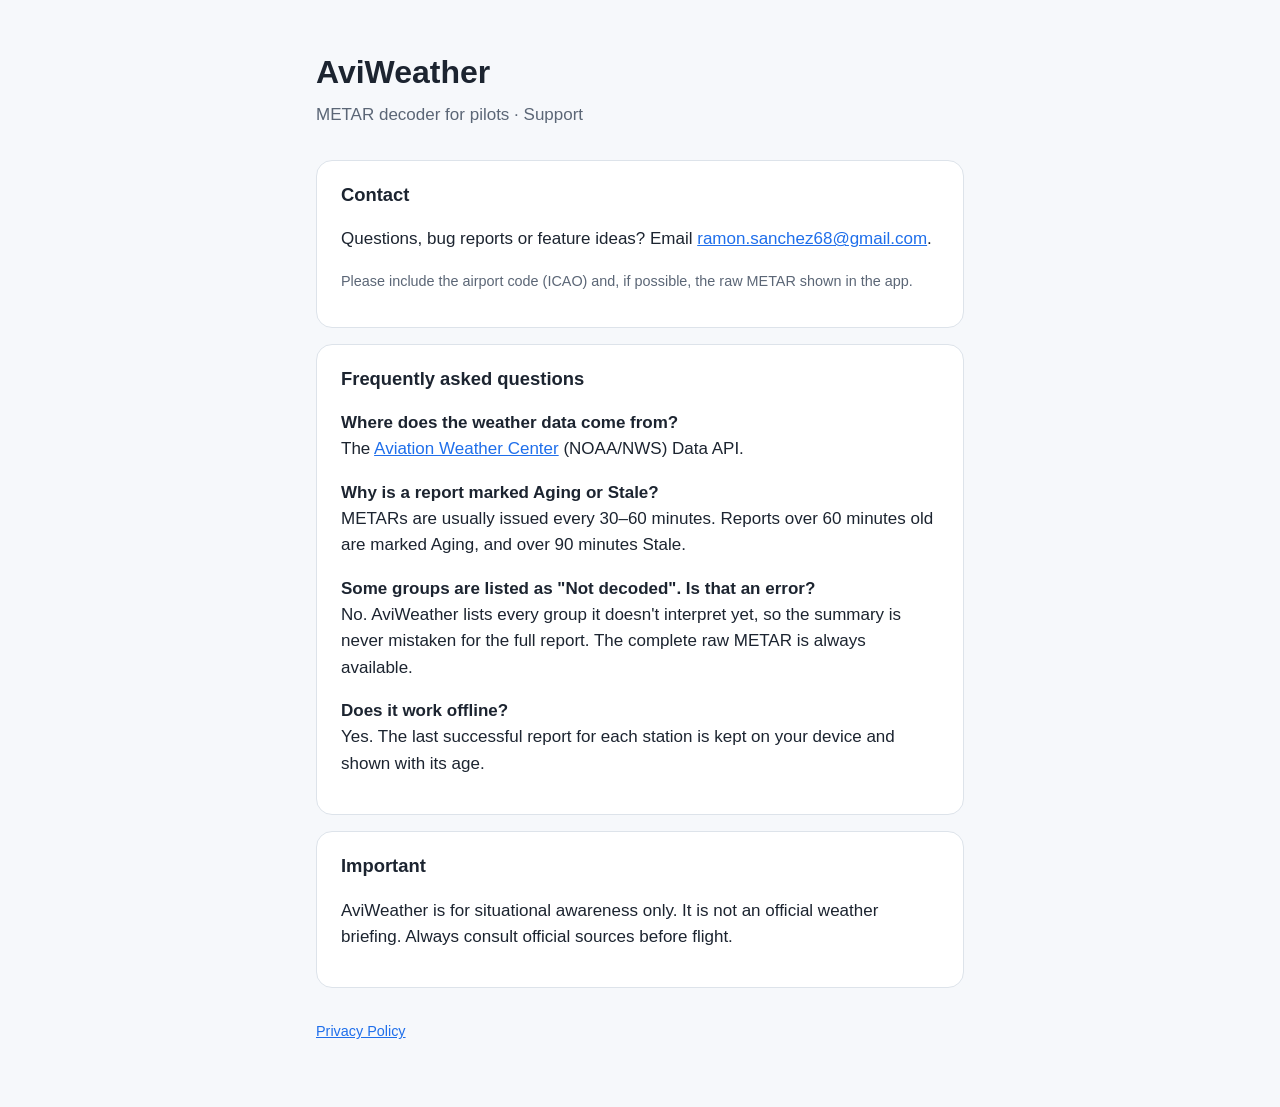
==== index.html @ 22522193 "Add AviWeather support and privacy pages" ====
<!doctype html>
<html lang="en">
<head>
  <meta charset="utf-8">
  <meta name="viewport" content="width=device-width, initial-scale=1">
  <title>AviWeather Support</title>
  <link rel="stylesheet" href="style.css">
</head>
<body>
<main>
  <header>
    <h1>AviWeather</h1>
    <p>METAR decoder for pilots · Support</p>
  </header>

  <section>
    <h2>Contact</h2>
    <p>Questions, bug reports or feature ideas? Email <a href="mailto:ramon.sanchez68@gmail.com?subject=AviWeather%20support">ramon.sanchez68@gmail.com</a>.</p>
    <p class="muted">Please include the airport code (ICAO) and, if possible, the raw METAR shown in the app.</p>
  </section>

  <section>
    <h2>Frequently asked questions</h2>
    <p><strong>Where does the weather data come from?</strong><br>
    The <a href="https://aviationweather.gov">Aviation Weather Center</a> (NOAA/NWS) Data API.</p>
    <p><strong>Why is a report marked Aging or Stale?</strong><br>
    METARs are usually issued every 30–60 minutes. Reports over 60 minutes old are marked Aging, and over 90 minutes Stale.</p>
    <p><strong>Some groups are listed as "Not decoded". Is that an error?</strong><br>
    No. AviWeather lists every group it doesn't interpret yet, so the summary is never mistaken for the full report. The complete raw METAR is always available.</p>
    <p><strong>Does it work offline?</strong><br>
    Yes. The last successful report for each station is kept on your device and shown with its age.</p>
  </section>

  <section>
    <h2>Important</h2>
    <p>AviWeather is for situational awareness only. It is not an official weather briefing. Always consult official sources before flight.</p>
  </section>

  <nav><a href="privacy.html">Privacy Policy</a></nav>
</main>
</body>
</html>
---- style.css ----
:root {
  --bg: #f6f8fb;
  --surface: #ffffff;
  --text: #1c2430;
  --muted: #5b6676;
  --accent: #1f6feb;
  --border: #dde3ea;
}

@media (prefers-color-scheme: dark) {
  :root {
    --bg: #0f141b;
    --surface: #18202a;
    --text: #e6edf3;
    --muted: #9aa7b6;
    --accent: #58a6ff;
    --border: #2a3441;
  }
}

* { box-sizing: border-box; }

body {
  margin: 0;
  background: var(--bg);
  color: var(--text);
  font: 17px/1.55 -apple-system, BlinkMacSystemFont, "Segoe UI", Roboto, sans-serif;
}

main {
  max-width: 680px;
  margin: 0 auto;
  padding: 48px 16px 64px;
}

header { margin-bottom: 32px; }
header h1 { margin: 0 0 4px; font-size: 2rem; }
header p { margin: 0; color: var(--muted); }

section {
  background: var(--surface);
  border: 1px solid var(--border);
  border-radius: 16px;
  padding: 20px 24px;
  margin-bottom: 16px;
}

h2 { margin: 0 0 8px; font-size: 1.15rem; }
p, li { color: var(--text); }
.muted { color: var(--muted); font-size: 0.9rem; }
a { color: var(--accent); }
nav { margin-top: 32px; color: var(--muted); font-size: 0.9rem; }
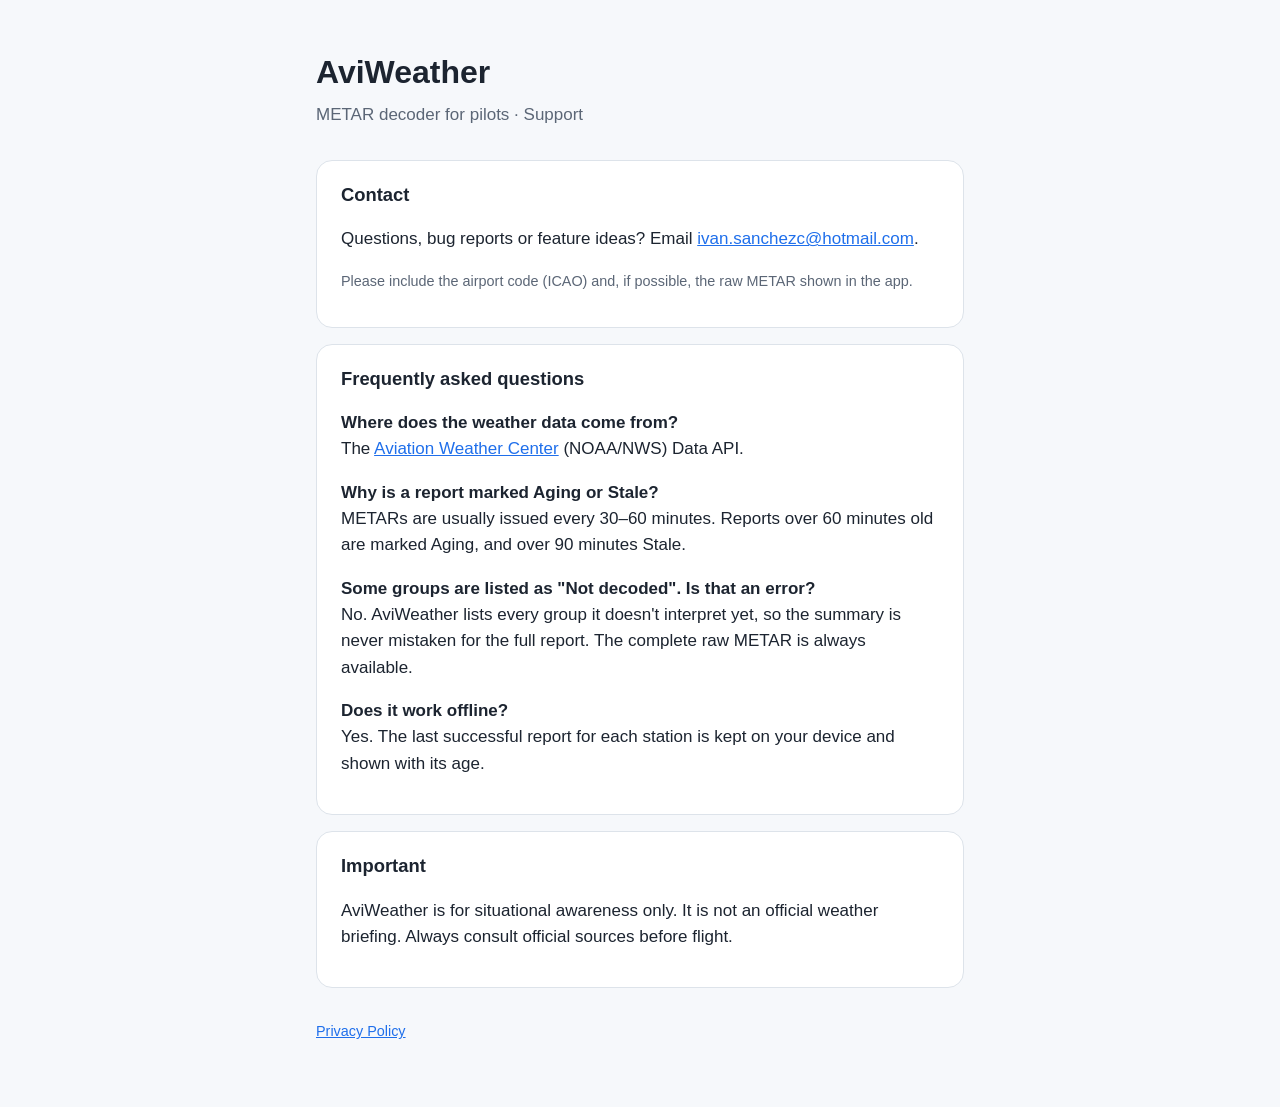
==== commit 08b3fad3: "Use ivan.sanchezc@hotmail.com as contact email" ====
--- a/index.html
+++ b/index.html
@@ -15,7 +15,7 @@
 
   <section>
     <h2>Contact</h2>
-    <p>Questions, bug reports or feature ideas? Email <a href="mailto:ramon.sanchez68@gmail.com?subject=AviWeather%20support">ramon.sanchez68@gmail.com</a>.</p>
+    <p>Questions, bug reports or feature ideas? Email <a href="mailto:ivan.sanchezc@hotmail.com?subject=AviWeather%20support">ivan.sanchezc@hotmail.com</a>.</p>
     <p class="muted">Please include the airport code (ICAO) and, if possible, the raw METAR shown in the app.</p>
   </section>
 
